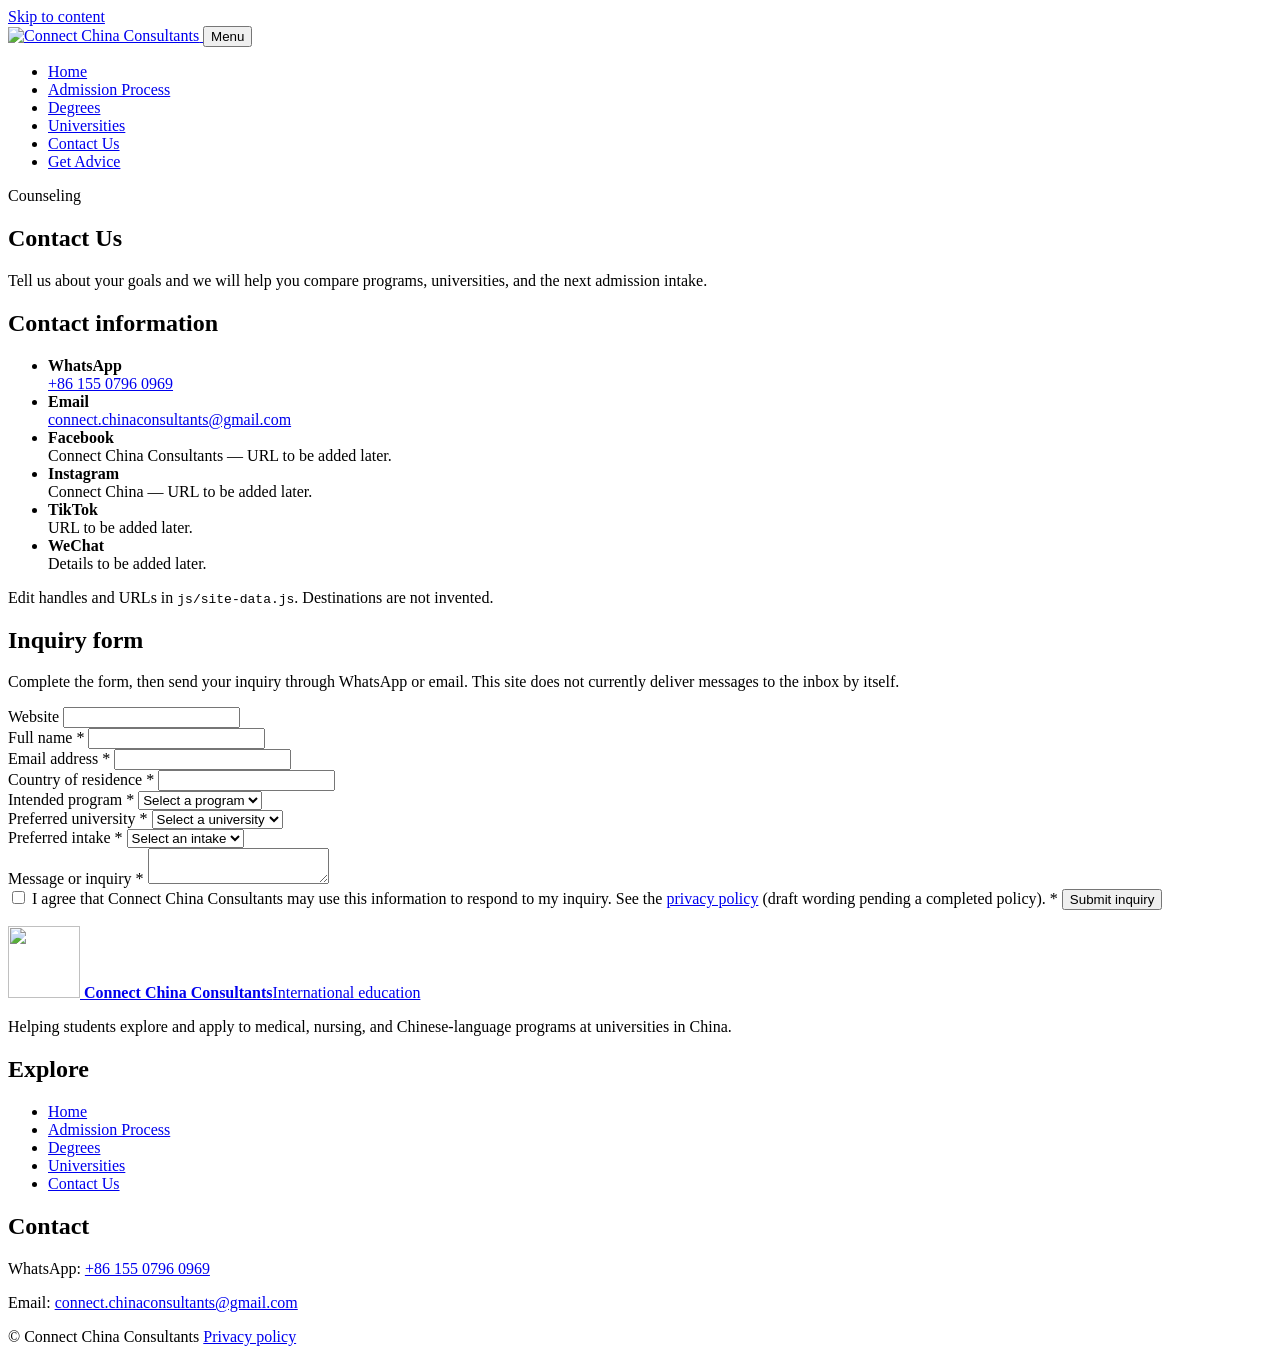
==== contact.html @ 9dba4f5d "Add files via upload" ====
<!DOCTYPE html>
<html lang="en">
<head>
  <meta charset="utf-8">
  <meta name="viewport" content="width=device-width, initial-scale=1">
  <title>Contact Us | Connect China Consultants</title>
  <meta name="description" content="Contact Connect China Consultants by WhatsApp, email, or the inquiry form for counseling on medical, nursing, and language programs in China.">
  <meta property="og:title" content="Contact Connect China Consultants">
  <meta property="og:description" content="WhatsApp, email, and a working inquiry form with WhatsApp and mailto handoff.">
  <meta property="og:image" content="public/assets/images/about-student-support.jpg">
  <link rel="icon" href="public/assets/images/favicon-icon.png" type="image/png">
  <link rel="stylesheet" href="css/styles.css">
</head>
<body>
  <a class="skip-link" href="#main">Skip to content</a>
  <header class="site-header">
    <div class="container header-inner">
      <a class="brand" href="index.html">
        <img src="public/assets/images/horizontal-logo.png" alt="Connect China Consultants" width="280" height="72">
      </a>
      <button class="nav-toggle" id="nav-toggle" type="button" aria-expanded="false" aria-controls="site-nav">
        <span></span>
        <span class="sr-only">Menu</span>
      </button>
      <nav class="site-nav" id="site-nav" aria-label="Primary">
        <ul>
          <li><a href="index.html">Home</a></li>
          <li><a href="admission.html">Admission Process</a></li>
          <li><a href="degrees.html">Degrees</a></li>
          <li><a href="universities.html">Universities</a></li>
          <li><a href="contact.html" aria-current="page">Contact Us</a></li>
          <li class="nav-cta"><a class="btn btn-gold" href="contact.html">Get Advice</a></li>
        </ul>
      </nav>
    </div>
  </header>

  <main id="main">
    <section class="page-hero">
      <div class="container">
        <p class="eyebrow">Counseling</p>
        <h1>Contact Us</h1>
        <p class="lede">Tell us about your goals and we will help you compare programs, universities, and the next admission intake.</p>
      </div>
    </section>

    <section class="section">
      <div class="container contact-grid">
        <aside class="card">
          <h2>Contact information</h2>
          <ul class="contact-list">
            <li>
              <strong>WhatsApp</strong><br>
              <a href="https://wa.me/8615507960969">+86 155 0796 0969</a>
            </li>
            <li>
              <strong>Email</strong><br>
              <a href="mailto:connect.chinaconsultants@gmail.com">connect.chinaconsultants@gmail.com</a>
            </li>
            <li>
              <strong>Facebook</strong><br>
              Connect China Consultants — URL to be added later.
            </li>
            <li>
              <strong>Instagram</strong><br>
              Connect China — URL to be added later.
            </li>
            <li>
              <strong>TikTok</strong><br>
              URL to be added later.
            </li>
            <li>
              <strong>WeChat</strong><br>
              Details to be added later.
            </li>
          </ul>
          <p class="note">Edit handles and URLs in <code>js/site-data.js</code>. Destinations are not invented.</p>
        </aside>

        <div class="card">
          <h2>Inquiry form</h2>
          <p>Complete the form, then send your inquiry through WhatsApp or email. This site does not currently deliver messages to the inbox by itself.</p>
          <form class="form" id="inquiry-form" novalidate>
            <div class="hp" aria-hidden="true">
              <label>Website <input type="text" name="website" tabindex="-1" autocomplete="off"></label>
            </div>
            <div class="form-field">
              <label for="fullName">Full name <span class="req">*</span></label>
              <input id="fullName" name="fullName" type="text" required autocomplete="name" maxlength="120">
            </div>
            <div class="form-field">
              <label for="email">Email address <span class="req">*</span></label>
              <input id="email" name="email" type="email" required autocomplete="email">
            </div>
            <div class="form-field">
              <label for="country">Country of residence <span class="req">*</span></label>
              <input id="country" name="country" type="text" required autocomplete="country-name" maxlength="80">
            </div>
            <div class="form-field">
              <label for="intended-program">Intended program <span class="req">*</span></label>
              <select id="intended-program" name="program" required>
                <option value="">Select a program</option>
              </select>
            </div>
            <div class="form-field">
              <label for="preferred-university">Preferred university <span class="req">*</span></label>
              <select id="preferred-university" name="university" required>
                <option value="">Select a university</option>
              </select>
            </div>
            <div class="form-field">
              <label for="preferred-intake">Preferred intake <span class="req">*</span></label>
              <select id="preferred-intake" name="intake" required>
                <option value="">Select an intake</option>
              </select>
            </div>
            <div class="form-field">
              <label for="message">Message or inquiry <span class="req">*</span></label>
              <textarea id="message" name="message" required maxlength="2000"></textarea>
            </div>
            <label class="consent">
              <input type="checkbox" name="consent" required>
              <span>I agree that Connect China Consultants may use this information to respond to my inquiry. See the <a href="privacy.html">privacy policy</a> (draft wording pending a completed policy). <span class="req">*</span></span>
            </label>
            <button class="btn btn-primary" type="submit">Submit inquiry</button>
            <p class="form-status" id="form-status" role="status" aria-live="polite"></p>
            <div class="fallback-actions" id="form-fallbacks" hidden>
              <a class="btn btn-gold" id="whatsapp-send" href="https://wa.me/8615507960969" target="_blank" rel="noopener noreferrer">Open WhatsApp with my message</a>
              <a class="btn btn-outline" id="mailto-send" href="mailto:connect.chinaconsultants@gmail.com">Open email draft</a>
            </div>
          </form>
        </div>
      </div>
    </section>
  </main>

  <footer class="site-footer">
    <div class="container footer-grid">
      <div>
        <a class="brand" href="index.html">
          <img src="public/assets/images/main-logo.png" alt="" width="72" height="72">
          <span class="brand-text"><strong>Connect China Consultants</strong><span>International education</span></span>
        </a>
        <p>Helping students explore and apply to medical, nursing, and Chinese-language programs at universities in China.</p>
      </div>
      <div>
        <h2>Explore</h2>
        <ul class="footer-links">
          <li><a href="index.html">Home</a></li>
          <li><a href="admission.html">Admission Process</a></li>
          <li><a href="degrees.html">Degrees</a></li>
          <li><a href="universities.html">Universities</a></li>
          <li><a href="contact.html">Contact Us</a></li>
        </ul>
      </div>
      <div>
        <h2>Contact</h2>
        <p>WhatsApp: <a href="https://wa.me/8615507960969">+86 155 0796 0969</a></p>
        <p>Email: <a href="mailto:connect.chinaconsultants@gmail.com">connect.chinaconsultants@gmail.com</a></p>
      </div>
    </div>
    <div class="container footer-bottom">
      <span>© <span data-year></span> Connect China Consultants</span>
      <a href="privacy.html">Privacy policy</a>
    </div>
  </footer>
  <script src="js/site-data.js"></script>
  <script src="js/main.js"></script>
</body>
</html>
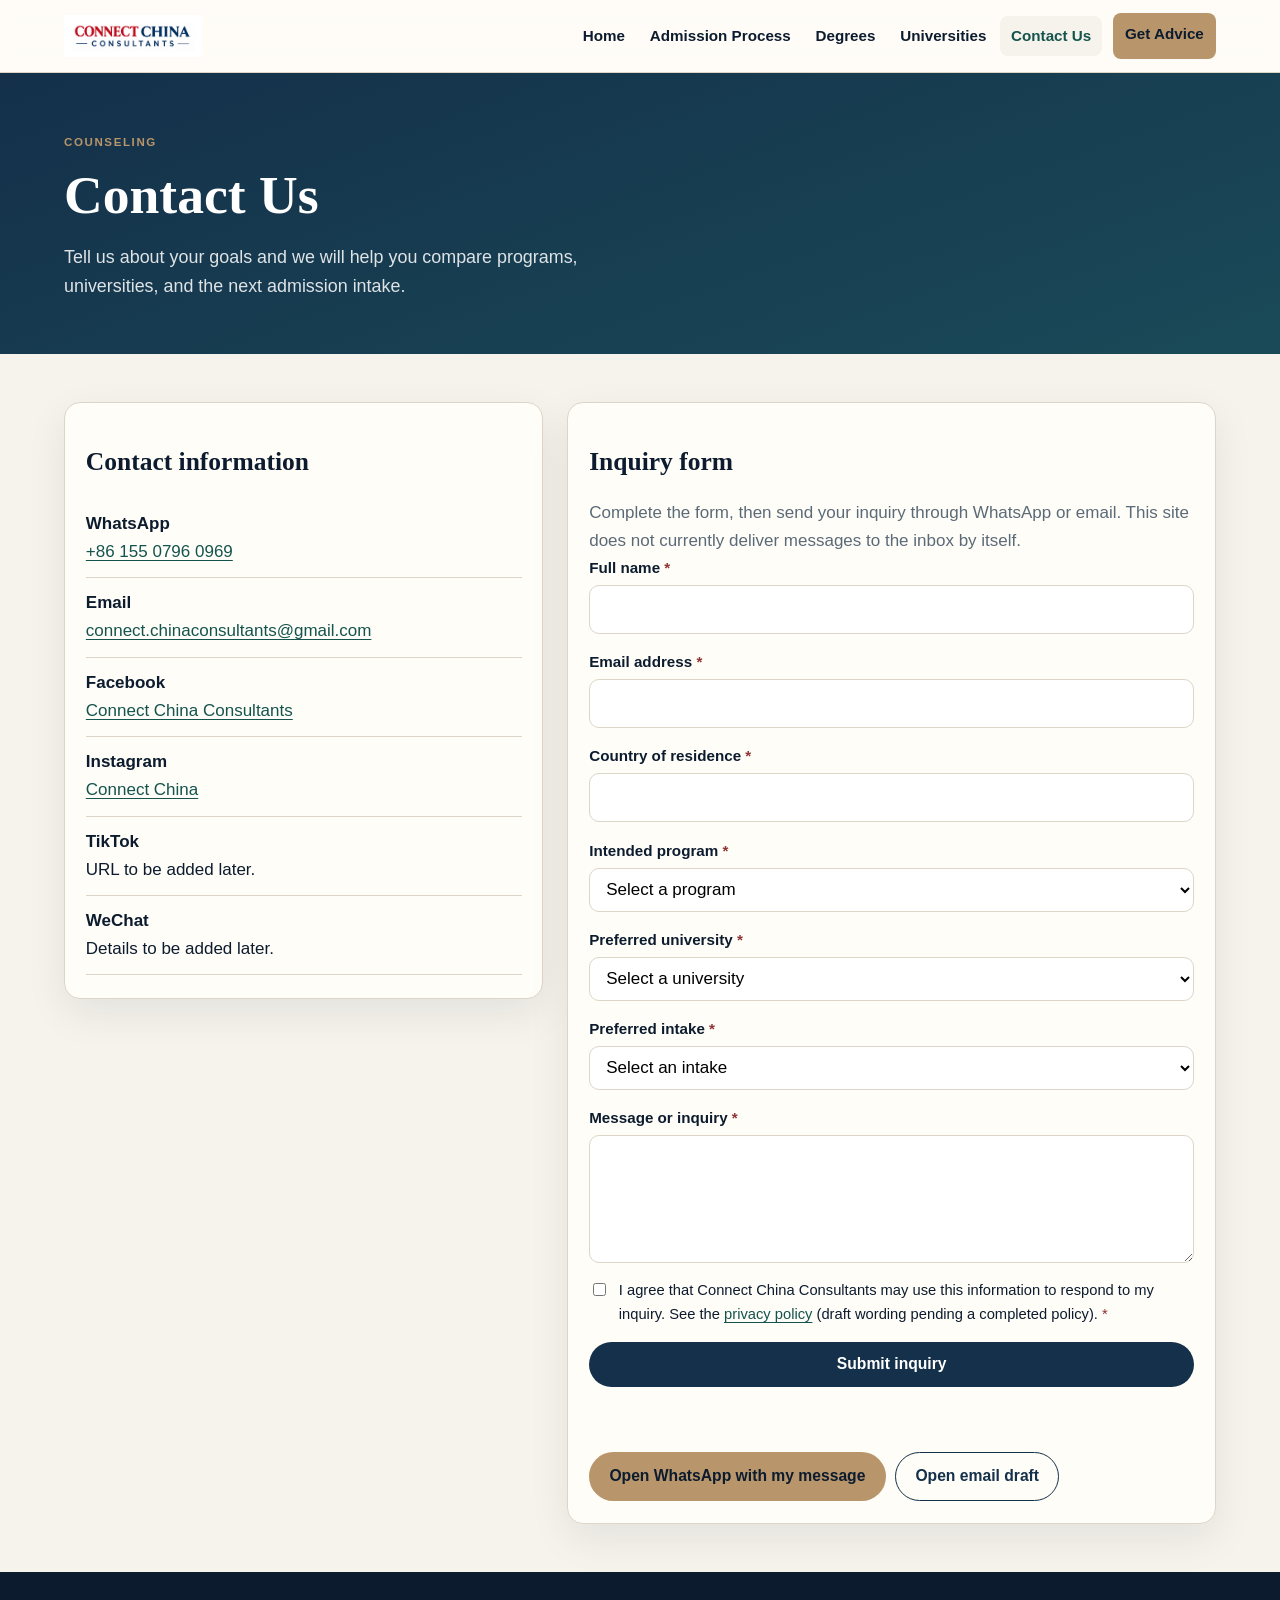
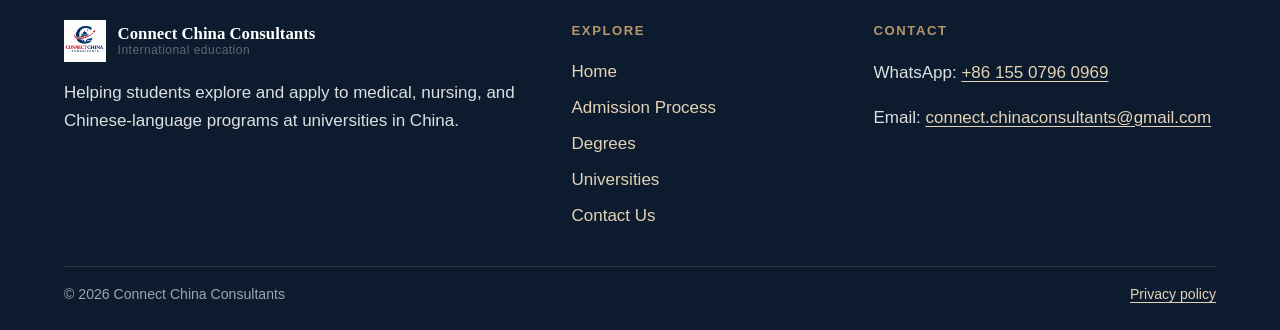
==== commit 4ea553a0: "Add files via upload" ====
--- a/contact.html
+++ b/contact.html
@@ -59,11 +59,11 @@
             </li>
             <li>
               <strong>Facebook</strong><br>
-              Connect China Consultants — URL to be added later.
+              <a href="https://www.facebook.com/profile.php?id=61595384543361">Connect China Consultants</a>
             </li>
             <li>
               <strong>Instagram</strong><br>
-              Connect China — URL to be added later.
+              <a href="https://www.instagram.com/connect.chinaconsultants/">Connect China</a>
             </li>
             <li>
               <strong>TikTok</strong><br>
@@ -74,7 +74,7 @@
               Details to be added later.
             </li>
           </ul>
-          <p class="note">Edit handles and URLs in <code>js/site-data.js</code>. Destinations are not invented.</p>
+          <!-- <p class="note">Edit handles and URLs in <code>js/site-data.js</code>. Destinations are not invented.</p> -->
         </aside>
 
         <div class="card">
--- a/css/styles.css
+++ b/css/styles.css
@@ -0,0 +1,1085 @@
+/* Connect China Consultants — design system */
+:root {
+  --ink: #0c1c2e;
+  --navy: #14304a;
+  --teal: #1d6b62;
+  --teal-deep: #14544d;
+  --gold: #b8956a;
+  --gold-soft: #e4d2b4;
+  --ivory: #f6f3ec;
+  --paper: #fffdf8;
+  --muted: #5b6a77;
+  --line: #ddd5c8;
+  --danger: #8f3333;
+  --focus: #1d6b62;
+  --header-h: 4.5rem;
+  --radius: 1rem;
+  --radius-sm: 0.625rem;
+  --shadow: 0 14px 40px rgba(12, 28, 46, 0.08);
+  --shadow-lg: 0 24px 60px rgba(12, 28, 46, 0.14);
+  --max: 72rem;
+  --narrow: 42rem;
+  --font-sans: "Segoe UI", "Noto Sans", "Helvetica Neue", Arial, sans-serif;
+  --font-serif: "Palatino Linotype", Palatino, "Iowan Old Style", "Times New Roman", serif;
+  --space-1: 0.25rem;
+  --space-2: 0.5rem;
+  --space-3: 0.75rem;
+  --space-4: 1rem;
+  --space-5: 1.5rem;
+  --space-6: 2rem;
+  --space-7: 3rem;
+  --space-8: 4.5rem;
+}
+
+*,
+*::before,
+*::after {
+  box-sizing: border-box;
+}
+
+html {
+  scroll-behavior: smooth;
+}
+
+@media (prefers-reduced-motion: reduce) {
+  html {
+    scroll-behavior: auto;
+  }
+
+  *,
+  *::before,
+  *::after {
+    animation-duration: 0.01ms !important;
+    animation-iteration-count: 1 !important;
+    transition-duration: 0.01ms !important;
+    scroll-behavior: auto !important;
+  }
+}
+
+body {
+  margin: 0;
+  font-family: var(--font-sans);
+  color: var(--ink);
+  background: var(--ivory);
+  line-height: 1.65;
+  font-size: 1.0625rem;
+}
+
+img {
+  max-width: 100%;
+  height: auto;
+  display: block;
+}
+
+a {
+  color: var(--teal-deep);
+  text-decoration-thickness: 1px;
+  text-underline-offset: 0.18em;
+}
+
+a:hover {
+  color: var(--navy);
+}
+
+:focus-visible {
+  outline: 3px solid var(--gold);
+  outline-offset: 3px;
+}
+
+.skip-link {
+  position: absolute;
+  left: 1rem;
+  top: -3rem;
+  background: var(--navy);
+  color: #fff;
+  padding: 0.5rem 1rem;
+  z-index: 1000;
+  border-radius: 0.4rem;
+}
+
+.skip-link:focus {
+  top: 0.75rem;
+}
+
+.container {
+  width: min(100% - 2rem, var(--max));
+  margin-inline: auto;
+}
+
+.narrow {
+  width: min(100% - 2rem, var(--narrow));
+  margin-inline: auto;
+}
+
+.site-header {
+  position: sticky;
+  top: 0;
+  z-index: 50;
+  background: rgba(255, 253, 248, 0.92);
+  backdrop-filter: blur(12px);
+  border-bottom: 1px solid var(--line);
+}
+
+.header-inner {
+  display: flex;
+  align-items: center;
+  justify-content: space-between;
+  min-height: var(--header-h);
+  gap: 1rem;
+}
+
+.brand {
+  display: flex;
+  align-items: center;
+  gap: 0.75rem;
+  text-decoration: none;
+  color: inherit;
+  min-width: 0;
+}
+
+.brand img {
+  height: 2.6rem;
+  width: auto;
+}
+
+.brand-text {
+  display: flex;
+  flex-direction: column;
+  line-height: 1.15;
+}
+
+.brand-text strong {
+  font-family: var(--font-serif);
+  font-size: 1.05rem;
+}
+
+.brand-text span {
+  font-size: 0.75rem;
+  color: var(--muted);
+  letter-spacing: 0.04em;
+}
+
+.nav-toggle {
+  display: inline-flex;
+  align-items: center;
+  justify-content: center;
+  width: 2.75rem;
+  height: 2.75rem;
+  border: 1px solid var(--line);
+  border-radius: 0.6rem;
+  background: var(--paper);
+  cursor: pointer;
+}
+
+.nav-toggle span,
+.nav-toggle span::before,
+.nav-toggle span::after {
+  display: block;
+  width: 1.15rem;
+  height: 2px;
+  background: var(--ink);
+  position: relative;
+}
+
+.nav-toggle span::before,
+.nav-toggle span::after {
+  content: "";
+  position: absolute;
+  left: 0;
+}
+
+.nav-toggle span::before {
+  top: -6px;
+}
+
+.nav-toggle span::after {
+  top: 6px;
+}
+
+.site-nav {
+  display: none;
+}
+
+.site-nav.is-open {
+  display: block;
+  position: absolute;
+  left: 0;
+  right: 0;
+  top: 100%;
+  background: var(--paper);
+  border-bottom: 1px solid var(--line);
+  padding: 0.75rem 1rem 1.25rem;
+  box-shadow: var(--shadow);
+}
+
+.site-nav ul {
+  list-style: none;
+  margin: 0;
+  padding: 0;
+  display: flex;
+  flex-direction: column;
+  gap: 0.25rem;
+}
+
+.site-nav a {
+  display: block;
+  padding: 0.7rem 0.85rem;
+  text-decoration: none;
+  color: var(--ink);
+  border-radius: 0.5rem;
+  font-weight: 600;
+}
+
+.site-nav a:hover,
+.site-nav a[aria-current="page"] {
+  background: var(--ivory);
+  color: var(--teal-deep);
+}
+
+.nav-cta {
+  margin-top: 0.5rem;
+}
+
+@media (min-width: 980px) {
+  .nav-toggle {
+    display: none;
+  }
+
+  .site-nav,
+  .site-nav.is-open {
+    display: block;
+    position: static;
+    background: transparent;
+    border: 0;
+    padding: 0;
+    box-shadow: none;
+  }
+
+  .site-nav ul {
+    flex-direction: row;
+    align-items: center;
+    gap: 0.15rem;
+  }
+
+  .site-nav a {
+    padding: 0.45rem 0.7rem;
+    font-size: 0.95rem;
+  }
+
+  .nav-cta {
+    margin-top: 0;
+    margin-left: 0.5rem;
+  }
+}
+
+.btn {
+  display: inline-flex;
+  align-items: center;
+  justify-content: center;
+  gap: 0.4rem;
+  min-height: 2.85rem;
+  padding: 0.65rem 1.2rem;
+  border-radius: 999px;
+  border: 1px solid transparent;
+  font-weight: 650;
+  text-decoration: none;
+  cursor: pointer;
+  font-family: inherit;
+  font-size: 0.98rem;
+  transition: background 0.2s ease, color 0.2s ease, transform 0.2s ease, box-shadow 0.2s ease;
+}
+
+.btn:hover {
+  transform: translateY(-1px);
+}
+
+.btn-primary {
+  background: var(--navy);
+  color: #fff;
+}
+
+.btn-primary:hover {
+  background: #0c2236;
+  color: #fff;
+}
+
+.btn-gold {
+  background: var(--gold);
+  color: var(--ink);
+}
+
+.btn-gold:hover {
+  background: #c9a87a;
+  color: var(--ink);
+}
+
+.btn-outline {
+  background: transparent;
+  border-color: var(--navy);
+  color: var(--navy);
+}
+
+.btn-outline:hover {
+  background: var(--navy);
+  color: #fff;
+}
+
+.btn-light {
+  background: transparent;
+  border-color: #fff;
+  color: #fff;
+}
+
+.btn-light:hover {
+  background: #fff;
+  color: var(--navy);
+}
+
+.btn-ghost {
+  background: transparent;
+  color: var(--ink);
+  border-color: var(--line);
+}
+
+.hero {
+  position: relative;
+  overflow: hidden;
+  background: var(--navy);
+  color: #fff;
+}
+
+.hero-grid {
+  display: grid;
+  gap: 1.5rem;
+  padding: 2.25rem 0 2.75rem;
+}
+
+.hero img {
+  width: 100%;
+  height: 16rem;
+  object-fit: cover;
+  border-radius: var(--radius);
+}
+
+.eyebrow {
+  display: inline-block;
+  letter-spacing: 0.14em;
+  text-transform: uppercase;
+  font-size: 0.72rem;
+  font-weight: 700;
+  color: var(--gold);
+  margin-bottom: 0.75rem;
+}
+
+.hero h1,
+.page-hero h1 {
+  font-family: var(--font-serif);
+  font-weight: 600;
+  line-height: 1.18;
+  font-size: clamp(2rem, 5vw, 3.35rem);
+  margin: 0 0 1rem;
+}
+
+.hero p.lede,
+.page-hero .lede {
+  font-size: 1.12rem;
+  color: rgba(255, 255, 255, 0.86);
+  max-width: 38rem;
+}
+
+.hero-actions,
+.cta-row {
+  display: flex;
+  flex-wrap: wrap;
+  gap: 0.75rem;
+  margin-top: 1.5rem;
+}
+
+.page-hero {
+  background: linear-gradient(160deg, var(--navy) 0%, #1a4a58 100%);
+  color: #fff;
+  padding: 3rem 0 3.25rem;
+}
+
+.page-hero .lede {
+  margin: 0;
+}
+
+.section {
+  padding: var(--space-7) 0;
+}
+
+.section-muted {
+  background: var(--paper);
+}
+
+.section-navy {
+  background: var(--navy);
+  color: #fff;
+}
+
+.section h2,
+.card h3,
+.program-panel h2 {
+  font-family: var(--font-serif);
+  font-weight: 600;
+  line-height: 1.25;
+}
+
+.section-head {
+  max-width: 40rem;
+  margin-bottom: 2rem;
+}
+
+.section-head h2 {
+  font-size: clamp(1.7rem, 3vw, 2.25rem);
+  margin: 0 0 0.65rem;
+}
+
+.section-head p {
+  margin: 0;
+  color: var(--muted);
+}
+
+.section-navy .section-head p {
+  color: rgba(255, 255, 255, 0.78);
+}
+
+.grid-2,
+.grid-3,
+.grid-4 {
+  display: grid;
+  gap: 1.1rem;
+}
+
+@media (min-width: 700px) {
+  .hero-grid {
+    grid-template-columns: 1.05fr 0.95fr;
+    align-items: center;
+    padding: 3.5rem 0;
+  }
+
+  .hero img {
+    height: 24rem;
+  }
+
+  .grid-2 {
+    grid-template-columns: 1fr 1fr;
+  }
+
+  .grid-3,
+  .grid-4 {
+    grid-template-columns: 1fr 1fr;
+  }
+}
+
+@media (min-width: 1024px) {
+  .grid-3 {
+    grid-template-columns: repeat(3, 1fr);
+  }
+
+  .grid-4 {
+    grid-template-columns: repeat(4, 1fr);
+  }
+}
+
+.card {
+  background: var(--paper);
+  border: 1px solid var(--line);
+  border-radius: var(--radius);
+  padding: 1.35rem 1.3rem 1.4rem;
+  box-shadow: var(--shadow);
+}
+
+.card h3 {
+  margin: 0 0 0.5rem;
+  font-size: 1.2rem;
+}
+
+.card p {
+  margin: 0;
+  color: var(--muted);
+}
+
+.icon-dot {
+  width: 2.4rem;
+  height: 2.4rem;
+  border-radius: 0.7rem;
+  background: var(--ivory);
+  color: var(--teal-deep);
+  display: grid;
+  place-items: center;
+  font-weight: 700;
+  margin-bottom: 0.85rem;
+  border: 1px solid var(--line);
+}
+
+.program-card {
+  overflow: hidden;
+  padding: 0;
+}
+
+.program-card img {
+  width: 100%;
+  height: 11.5rem;
+  object-fit: cover;
+}
+
+.program-card .card-body {
+  padding: 1.2rem 1.2rem 1.35rem;
+}
+
+.program-card h3 {
+  margin-top: 0;
+}
+
+.program-card p {
+  margin-bottom: 1rem;
+}
+
+.carousel-wrap {
+  position: relative;
+}
+
+.carousel-viewport {
+  overflow: hidden;
+}
+
+.carousel-track {
+  display: flex;
+  gap: 1rem;
+  overflow-x: auto;
+  scroll-snap-type: x mandatory;
+  scroll-behavior: smooth;
+  padding: 0.25rem 0 1rem;
+  -webkit-overflow-scrolling: touch;
+}
+
+.carousel-track::-webkit-scrollbar {
+  height: 6px;
+}
+
+.carousel-track::-webkit-scrollbar-thumb {
+  background: var(--gold);
+  border-radius: 99px;
+}
+
+.uni-tile {
+  flex: 0 0 min(78%, 16.5rem);
+  scroll-snap-align: start;
+  text-decoration: none;
+  color: inherit;
+  background: var(--paper);
+  border: 1px solid var(--line);
+  border-radius: var(--radius);
+  overflow: hidden;
+  box-shadow: var(--shadow);
+}
+
+.uni-tile img {
+  width: 100%;
+  height: 8.5rem;
+  object-fit: cover;
+}
+
+.uni-tile span {
+  display: block;
+  padding: 0.85rem 1rem 1rem;
+  font-weight: 650;
+  font-size: 0.95rem;
+}
+
+.carousel-controls {
+  display: flex;
+  gap: 0.5rem;
+  margin-top: 0.25rem;
+}
+
+.icon-btn {
+  width: 2.6rem;
+  height: 2.6rem;
+  border-radius: 50%;
+  border: 1px solid var(--line);
+  background: var(--paper);
+  cursor: pointer;
+  font-size: 1.1rem;
+}
+
+.cta-banner {
+  text-align: center;
+  padding: 3.25rem 0;
+}
+
+.cta-banner h2 {
+  font-size: clamp(1.7rem, 3vw, 2.4rem);
+  max-width: 22ch;
+  margin: 0 auto 1.25rem;
+}
+
+.site-footer {
+  background: var(--ink);
+  color: rgba(255, 255, 255, 0.86);
+  padding: 3rem 0 1.5rem;
+}
+
+.footer-grid {
+  display: grid;
+  gap: 1.75rem;
+}
+
+@media (min-width: 800px) {
+  .footer-grid {
+    grid-template-columns: 1.4fr 0.8fr 1fr;
+  }
+}
+
+.site-footer a {
+  color: var(--gold-soft);
+}
+
+.site-footer .brand {
+  color: #fff;
+}
+
+.site-footer h2 {
+  font-size: 0.82rem;
+  letter-spacing: 0.12em;
+  text-transform: uppercase;
+  color: var(--gold);
+  margin: 0 0 0.75rem;
+}
+
+.footer-links {
+  list-style: none;
+  margin: 0;
+  padding: 0;
+}
+
+.footer-links a {
+  display: inline-block;
+  padding: 0.25rem 0;
+  text-decoration: none;
+}
+
+.footer-bottom {
+  margin-top: 2rem;
+  padding-top: 1rem;
+  border-top: 1px solid rgba(255, 255, 255, 0.12);
+  font-size: 0.88rem;
+  color: rgba(255, 255, 255, 0.6);
+  display: flex;
+  flex-wrap: wrap;
+  gap: 0.75rem 1.25rem;
+  justify-content: space-between;
+}
+
+.note {
+  font-size: 0.9rem;
+  color: var(--muted);
+  background: var(--ivory);
+  border-left: 3px solid var(--gold);
+  padding: 0.85rem 1rem;
+  border-radius: 0 0.6rem 0.6rem 0;
+}
+
+.badge {
+  display: inline-flex;
+  align-items: center;
+  padding: 0.2rem 0.6rem;
+  border-radius: 999px;
+  font-size: 0.75rem;
+  font-weight: 700;
+  background: var(--ivory);
+  border: 1px solid var(--line);
+  color: var(--navy);
+}
+
+.badge-warn {
+  background: #f8efe3;
+  border-color: #e4d2b4;
+}
+
+.timeline {
+  display: grid;
+  gap: 1.25rem;
+  counter-reset: step;
+}
+
+.timeline-step {
+  position: relative;
+  padding: 1.4rem 1.3rem 1.45rem 1.3rem;
+  background: var(--paper);
+  border: 1px solid var(--line);
+  border-radius: var(--radius);
+  box-shadow: var(--shadow);
+}
+
+.timeline-step h2 {
+  margin-top: 0;
+  font-size: 1.35rem;
+}
+
+.checklist {
+  list-style: none;
+  margin: 1rem 0 0;
+  padding: 0;
+}
+
+.checklist li {
+  position: relative;
+  padding: 0.45rem 0 0.45rem 1.7rem;
+  border-bottom: 1px solid var(--line);
+}
+
+.checklist li:last-child {
+  border-bottom: 0;
+}
+
+.checklist li::before {
+  content: "";
+  position: absolute;
+  left: 0;
+  top: 0.7rem;
+  width: 0.85rem;
+  height: 0.85rem;
+  border: 2px solid var(--teal);
+  border-radius: 0.2rem;
+}
+
+.fee-grid {
+  display: grid;
+  gap: 1rem;
+}
+
+@media (min-width: 800px) {
+  .fee-grid {
+    grid-template-columns: 1fr 1fr;
+  }
+}
+
+.fee-card h3 {
+  margin-top: 0;
+}
+
+.amount {
+  font-family: var(--font-serif);
+  font-size: 1.8rem;
+  margin: 0.35rem 0 0.6rem;
+}
+
+.program-panel {
+  display: grid;
+  gap: 1.25rem;
+  margin-bottom: 2.5rem;
+  background: var(--paper);
+  border: 1px solid var(--line);
+  border-radius: 1.2rem;
+  overflow: hidden;
+  box-shadow: var(--shadow);
+}
+
+.program-panel img {
+  width: 100%;
+  height: 14rem;
+  object-fit: cover;
+}
+
+.program-copy {
+  padding: 0 1.35rem 1.5rem;
+}
+
+@media (min-width: 900px) {
+  .program-panel {
+    grid-template-columns: 1.05fr 1fr;
+    align-items: stretch;
+  }
+
+  .program-panel img {
+    height: 100%;
+    min-height: 22rem;
+  }
+
+  .program-copy {
+    padding: 1.75rem 1.75rem 1.75rem 0.5rem;
+  }
+}
+
+.fact-list {
+  display: grid;
+  gap: 0.55rem;
+  margin: 1.1rem 0 1.25rem;
+}
+
+.fact-list div {
+  display: grid;
+  grid-template-columns: 9.5rem 1fr;
+  gap: 0.6rem;
+  padding: 0.45rem 0;
+  border-bottom: 1px solid var(--line);
+  font-size: 0.97rem;
+}
+
+.fact-list dt,
+.fact-list .k {
+  font-weight: 700;
+  color: var(--navy);
+}
+
+@media (max-width: 560px) {
+  .fact-list div {
+    grid-template-columns: 1fr;
+    gap: 0.15rem;
+  }
+}
+
+.university-card {
+  background: var(--paper);
+  border: 1px solid var(--line);
+  border-radius: 1.15rem;
+  overflow: hidden;
+  box-shadow: var(--shadow);
+  display: flex;
+  flex-direction: column;
+}
+
+.university-card > img {
+  width: 100%;
+  height: 12.5rem;
+  object-fit: cover;
+}
+
+.uni-body {
+  padding: 1.15rem 1.15rem 1.25rem;
+  display: flex;
+  flex-direction: column;
+  gap: 0.7rem;
+  flex: 1;
+}
+
+.uni-body h2 {
+  margin: 0;
+  font-size: 1.28rem;
+}
+
+.uni-meta {
+  color: var(--muted);
+  font-size: 0.92rem;
+  margin: 0;
+}
+
+.tags {
+  display: flex;
+  flex-wrap: wrap;
+  gap: 0.4rem;
+}
+
+.uni-facts {
+  margin: 0;
+  padding: 0;
+  list-style: none;
+  display: grid;
+  gap: 0.35rem;
+  font-size: 0.94rem;
+}
+
+.uni-facts li strong {
+  color: var(--navy);
+}
+
+.uni-actions {
+  display: flex;
+  flex-wrap: wrap;
+  gap: 0.5rem;
+  margin-top: auto;
+  padding-top: 0.4rem;
+}
+
+.uni-extra {
+  border-top: 1px solid var(--line);
+  padding-top: 0.85rem;
+}
+
+.uni-extra[hidden] {
+  display: none;
+}
+
+.poster-row {
+  display: flex;
+  gap: 0.6rem;
+  margin-top: 0.6rem;
+}
+
+.poster-row img {
+  width: 42%;
+  height: 7.5rem;
+  object-fit: cover;
+  border-radius: 0.6rem;
+}
+
+.table-wrap {
+  overflow-x: auto;
+  border: 1px solid var(--line);
+  border-radius: var(--radius);
+  background: var(--paper);
+  box-shadow: var(--shadow);
+}
+
+.compare-table {
+  width: 100%;
+  border-collapse: collapse;
+  min-width: 68rem;
+  font-size: 0.9rem;
+}
+
+.compare-table th,
+.compare-table td {
+  text-align: left;
+  padding: 0.75rem 0.85rem;
+  border-bottom: 1px solid var(--line);
+  vertical-align: top;
+}
+
+.compare-table th {
+  background: var(--navy);
+  color: #fff;
+  font-weight: 650;
+  position: sticky;
+  top: 0;
+}
+
+.compare-table tbody tr:nth-child(even) {
+  background: var(--ivory);
+}
+
+.compare-table a {
+  font-weight: 650;
+  text-decoration: none;
+}
+
+.contact-grid {
+  display: grid;
+  gap: 1.5rem;
+}
+
+@media (min-width: 900px) {
+  .contact-grid {
+    grid-template-columns: 0.85fr 1.15fr;
+    align-items: start;
+  }
+}
+
+.contact-list {
+  list-style: none;
+  margin: 0;
+  padding: 0;
+}
+
+.contact-list li {
+  padding: 0.7rem 0;
+  border-bottom: 1px solid var(--line);
+}
+
+.form {
+  display: grid;
+  gap: 0.95rem;
+}
+
+.form-field {
+  display: grid;
+  gap: 0.3rem;
+}
+
+.form-field label {
+  font-weight: 650;
+  font-size: 0.95rem;
+}
+
+.req {
+  color: var(--danger);
+}
+
+.form input,
+.form select,
+.form textarea {
+  width: 100%;
+  min-height: 2.75rem;
+  padding: 0.6rem 0.75rem;
+  border: 1px solid var(--line);
+  border-radius: var(--radius-sm);
+  font: inherit;
+  background: #fff;
+}
+
+.form textarea {
+  min-height: 8rem;
+  resize: vertical;
+}
+
+.form input:user-invalid,
+.form select:user-invalid,
+.form textarea:user-invalid {
+  border-color: var(--danger);
+}
+
+.help,
+.error {
+  font-size: 0.85rem;
+  color: var(--muted);
+}
+
+.error {
+  color: var(--danger);
+}
+
+.consent {
+  display: flex;
+  gap: 0.6rem;
+  align-items: flex-start;
+  font-size: 0.92rem;
+}
+
+.consent input {
+  width: auto;
+  min-height: 0;
+  margin-top: 0.3rem;
+}
+
+.hp {
+  position: absolute;
+  left: -9999px;
+}
+
+.form-status {
+  min-height: 1.4rem;
+  font-weight: 650;
+}
+
+.form-status.success {
+  color: var(--teal-deep);
+}
+
+.form-status.fail {
+  color: var(--danger);
+}
+
+.fallback-actions {
+  display: flex;
+  flex-wrap: wrap;
+  gap: 0.6rem;
+  margin-top: 0.75rem;
+}
+
+.sr-only {
+  position: absolute;
+  width: 1px;
+  height: 1px;
+  padding: 0;
+  margin: -1px;
+  overflow: hidden;
+  clip: rect(0, 0, 0, 0);
+  border: 0;
+}
+
+.anchor-target {
+  scroll-margin-top: calc(var(--header-h) + 1rem);
+}
